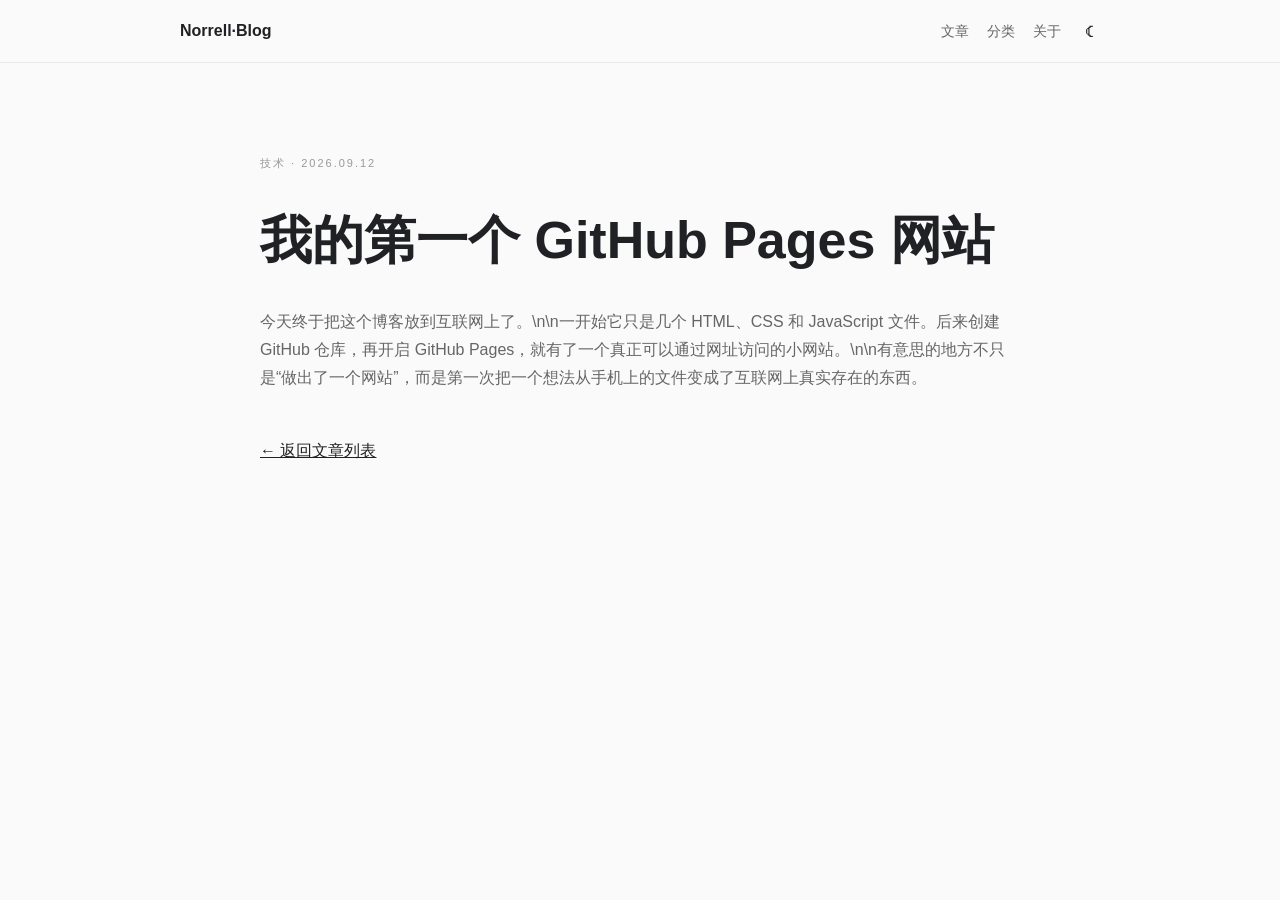
==== posts/github-pages.html @ f8b3459b "Rename github-pages.html to posts/github-pages.html" ====
<!doctype html><html lang="zh-CN"><head><meta charset="utf-8"><meta name="viewport" content="width=device-width,initial-scale=1"><title>我的第一个 GitHub Pages 网站 · Norrell's Blog</title><link rel="stylesheet" href="../style.css"></head><body><header><div class="wrap nav"><a class="logo" href="../index.html">Norrell·Blog</a><nav><a href="../index.html#posts">文章</a><a href="../index.html#categories">分类</a><a href="../index.html#about">关于</a><button id="themeBtn">☾</button></nav></div></header><main class="wrap" style="max-width:760px;padding:80px 0"><p class="eyebrow">技术 · 2026.09.12</p><h1 style="font-size:clamp(34px,6vw,52px);line-height:1.25">我的第一个 GitHub Pages 网站</h1><p style='color:#666;font-size:16px;margin:0 0 22px'>今天终于把这个博客放到互联网上了。\n\n一开始它只是几个 HTML、CSS 和 JavaScript 文件。后来创建 GitHub 仓库，再开启 GitHub Pages，就有了一个真正可以通过网址访问的小网站。\n\n有意思的地方不只是“做出了一个网站”，而是第一次把一个想法从手机上的文件变成了互联网上真实存在的东西。</p><p style="margin-top:45px"><a href="../index.html#posts">← 返回文章列表</a></p></main><script src="../script.js"></script></body></html>
---- style.css ----
*{box-sizing:border-box}html{scroll-behavior:smooth}body{margin:0;background:#fafafa;color:#202124;font-family:-apple-system,BlinkMacSystemFont,"Segoe UI","Noto Sans SC",sans-serif;line-height:1.75}a{color:inherit}.wrap{width:min(920px,calc(100% - 32px));margin:auto}header{position:sticky;top:0;z-index:5;background:#fafafae8;backdrop-filter:blur(12px);border-bottom:1px solid #e8e8e8}.nav{height:62px;display:flex;align-items:center;justify-content:space-between}.logo{text-decoration:none;font-weight:700}nav{display:flex;gap:18px;align-items:center}nav a{text-decoration:none;color:#666;font-size:14px}button{border:0;background:none;font-size:18px;cursor:pointer;color:inherit}.hero{padding:100px 0 85px}.eyebrow{font-size:11px;letter-spacing:2px;color:#999}.hero h1{font-size:clamp(36px,6vw,58px);line-height:1.2;max-width:760px;margin:10px 0 20px}.hero p{color:#777;max-width:580px}.primary{display:inline-block;margin-top:15px;padding:9px 17px;border:1px solid #222;border-radius:999px;text-decoration:none;font-size:14px}.section{padding:60px 0}.section h2{font-size:30px;margin:0 0 24px}.grid{display:grid;grid-template-columns:repeat(3,1fr);gap:18px}.grid article{background:white;border:1px solid #e7e7e7;border-radius:16px;padding:23px;min-height:245px;display:flex;flex-direction:column}.grid h3{font-size:20px;line-height:1.4;margin:8px 0}.grid h3 a{text-decoration:none}.grid article p{color:#777;font-size:14px}.grid article>a{margin-top:auto;text-decoration:none;font-size:13px;color:#666}.grid small{color:#999}.tags{display:flex;gap:9px;flex-wrap:wrap}.tags span{background:white;border:1px solid #ddd;border-radius:999px;padding:6px 13px;color:#666;font-size:13px}.about{border-top:1px solid #e7e7e7;display:grid;grid-template-columns:1fr 2fr;gap:40px}.about p{color:#666;margin:0}footer{border-top:1px solid #e7e7e7;padding:28px 0 45px;color:#999;font-size:12px}body.dark{background:#121212;color:#eee}body.dark header{background:#121212e8;border-color:#292929}body.dark nav a,body.dark .hero p,body.dark .grid article p,body.dark .grid article>a,body.dark .about p{color:#aaa}body.dark .grid article,body.dark .tags span{background:#1b1b1b;border-color:#303030}body.dark .tags span{color:#bbb}body.dark .about,body.dark footer{border-color:#292929}body.dark .primary{border-color:#eee}@media(max-width:720px){nav a{display:none}.hero{padding:70px 0 55px}.grid{grid-template-columns:1fr}.about{grid-template-columns:1fr;gap:5px}}
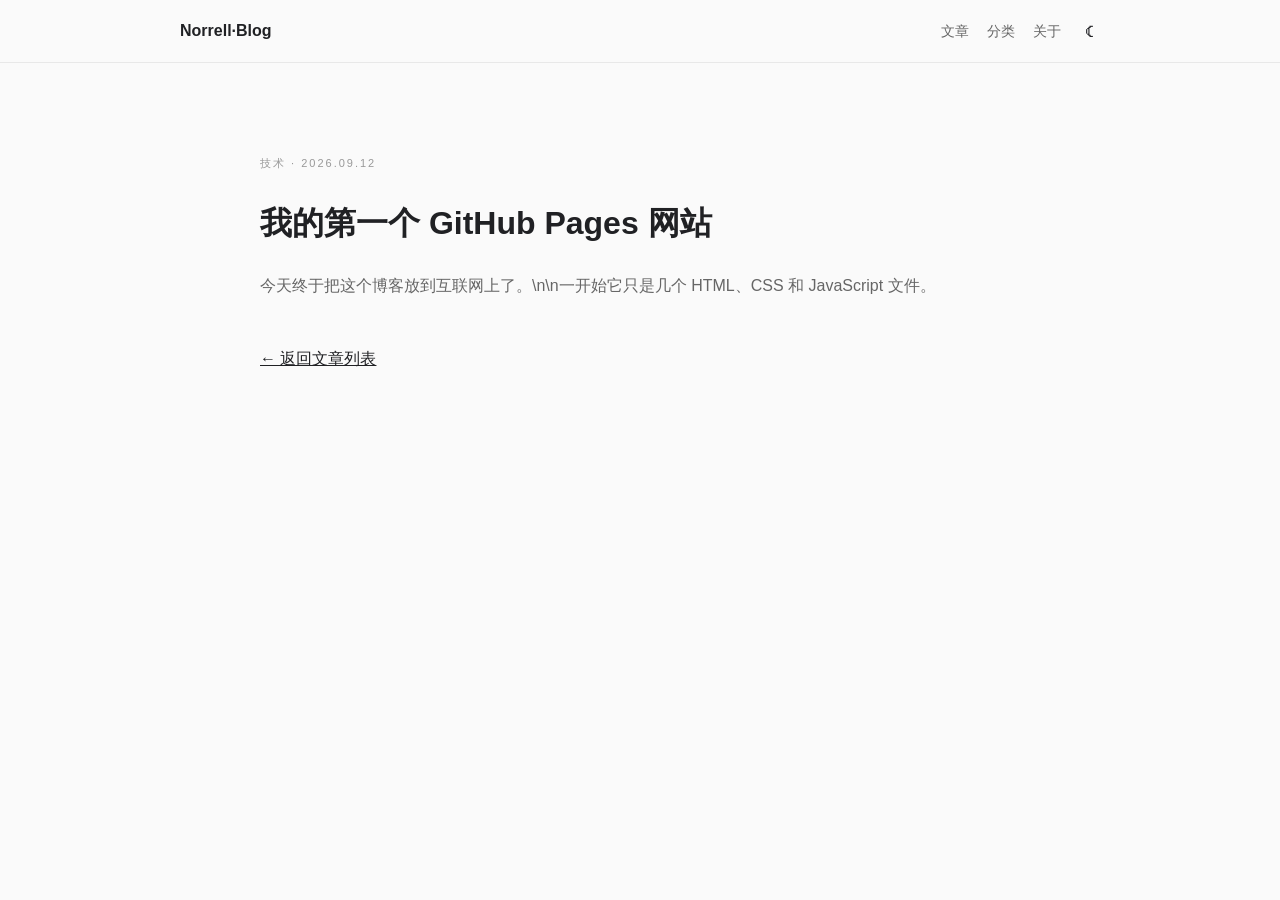
==== commit 4e439c6c: "Add files via upload" ====
--- a/posts/github-pages.html
+++ b/posts/github-pages.html
@@ -1 +1 @@
-<!doctype html><html lang="zh-CN"><head><meta charset="utf-8"><meta name="viewport" content="width=device-width,initial-scale=1"><title>我的第一个 GitHub Pages 网站 · Norrell's Blog</title><link rel="stylesheet" href="../style.css"></head><body><header><div class="wrap nav"><a class="logo" href="../index.html">Norrell·Blog</a><nav><a href="../index.html#posts">文章</a><a href="../index.html#categories">分类</a><a href="../index.html#about">关于</a><button id="themeBtn">☾</button></nav></div></header><main class="wrap" style="max-width:760px;padding:80px 0"><p class="eyebrow">技术 · 2026.09.12</p><h1 style="font-size:clamp(34px,6vw,52px);line-height:1.25">我的第一个 GitHub Pages 网站</h1><p style='color:#666;font-size:16px;margin:0 0 22px'>今天终于把这个博客放到互联网上了。\n\n一开始它只是几个 HTML、CSS 和 JavaScript 文件。后来创建 GitHub 仓库，再开启 GitHub Pages，就有了一个真正可以通过网址访问的小网站。\n\n有意思的地方不只是“做出了一个网站”，而是第一次把一个想法从手机上的文件变成了互联网上真实存在的东西。</p><p style="margin-top:45px"><a href="../index.html#posts">← 返回文章列表</a></p></main><script src="../script.js"></script></body></html>
+<!doctype html><html lang="zh-CN"><head><meta charset="utf-8"><meta name="viewport" content="width=device-width,initial-scale=1"><title>我的第一个 GitHub Pages 网站 · Norrell's Blog</title><link rel="stylesheet" href="../style.css"></head><body><header><div class="wrap nav"><a class="logo" href="../index.html">Norrell·Blog</a><nav><a href="../index.html#posts">文章</a><a href="../index.html#categories">分类</a><a href="../index.html#about">关于</a><button id="themeBtn">☾</button></nav></div></header><main class="wrap" style="max-width:760px;padding:80px 0"><p class="eyebrow">技术 · 2026.09.12</p><h1>我的第一个 GitHub Pages 网站</h1><p style='color:#666;font-size:16px;margin:0 0 22px'>今天终于把这个博客放到互联网上了。\n\n一开始它只是几个 HTML、CSS 和 JavaScript 文件。</p><p style="margin-top:45px"><a href="../index.html#posts">← 返回文章列表</a></p></main><script src="../script.js"></script></body></html>
--- a/style.css
+++ b/style.css
@@ -1 +1 @@
-*{box-sizing:border-box}html{scroll-behavior:smooth}body{margin:0;background:#fafafa;color:#202124;font-family:-apple-system,BlinkMacSystemFont,"Segoe UI","Noto Sans SC",sans-serif;line-height:1.75}a{color:inherit}.wrap{width:min(920px,calc(100% - 32px));margin:auto}header{position:sticky;top:0;z-index:5;background:#fafafae8;backdrop-filter:blur(12px);border-bottom:1px solid #e8e8e8}.nav{height:62px;display:flex;align-items:center;justify-content:space-between}.logo{text-decoration:none;font-weight:700}nav{display:flex;gap:18px;align-items:center}nav a{text-decoration:none;color:#666;font-size:14px}button{border:0;background:none;font-size:18px;cursor:pointer;color:inherit}.hero{padding:100px 0 85px}.eyebrow{font-size:11px;letter-spacing:2px;color:#999}.hero h1{font-size:clamp(36px,6vw,58px);line-height:1.2;max-width:760px;margin:10px 0 20px}.hero p{color:#777;max-width:580px}.primary{display:inline-block;margin-top:15px;padding:9px 17px;border:1px solid #222;border-radius:999px;text-decoration:none;font-size:14px}.section{padding:60px 0}.section h2{font-size:30px;margin:0 0 24px}.grid{display:grid;grid-template-columns:repeat(3,1fr);gap:18px}.grid article{background:white;border:1px solid #e7e7e7;border-radius:16px;padding:23px;min-height:245px;display:flex;flex-direction:column}.grid h3{font-size:20px;line-height:1.4;margin:8px 0}.grid h3 a{text-decoration:none}.grid article p{color:#777;font-size:14px}.grid article>a{margin-top:auto;text-decoration:none;font-size:13px;color:#666}.grid small{color:#999}.tags{display:flex;gap:9px;flex-wrap:wrap}.tags span{background:white;border:1px solid #ddd;border-radius:999px;padding:6px 13px;color:#666;font-size:13px}.about{border-top:1px solid #e7e7e7;display:grid;grid-template-columns:1fr 2fr;gap:40px}.about p{color:#666;margin:0}footer{border-top:1px solid #e7e7e7;padding:28px 0 45px;color:#999;font-size:12px}body.dark{background:#121212;color:#eee}body.dark header{background:#121212e8;border-color:#292929}body.dark nav a,body.dark .hero p,body.dark .grid article p,body.dark .grid article>a,body.dark .about p{color:#aaa}body.dark .grid article,body.dark .tags span{background:#1b1b1b;border-color:#303030}body.dark .tags span{color:#bbb}body.dark .about,body.dark footer{border-color:#292929}body.dark .primary{border-color:#eee}@media(max-width:720px){nav a{display:none}.hero{padding:70px 0 55px}.grid{grid-template-columns:1fr}.about{grid-template-columns:1fr;gap:5px}}
+*{box-sizing:border-box}html{scroll-behavior:smooth}body{margin:0;background:#fafafa;color:#202124;font-family:-apple-system,BlinkMacSystemFont,"Segoe UI","Noto Sans SC",sans-serif;line-height:1.75}a{color:inherit}.wrap{width:min(920px,calc(100% - 32px));margin:auto}header{position:sticky;top:0;z-index:5;background:#fafafae8;backdrop-filter:blur(12px);border-bottom:1px solid #e8e8e8}.nav{height:62px;display:flex;align-items:center;justify-content:space-between}.logo{text-decoration:none;font-weight:700}nav{display:flex;gap:18px;align-items:center}nav a{text-decoration:none;color:#666;font-size:14px}button{border:0;background:none;font-size:18px;cursor:pointer;color:inherit}.hero{padding:100px 0 85px}.eyebrow{font-size:11px;letter-spacing:2px;color:#999}.hero h1{font-size:clamp(36px,6vw,58px);line-height:1.2;max-width:760px;margin:10px 0 20px}.hero p{color:#777}.primary{display:inline-block;margin-top:15px;padding:9px 17px;border:1px solid #222;border-radius:999px;text-decoration:none;font-size:14px}.section{padding:60px 0}.section h2{font-size:30px;margin:0 0 24px}.grid{display:grid;grid-template-columns:repeat(3,1fr);gap:18px}.grid article{background:white;border:1px solid #e7e7e7;border-radius:16px;padding:23px;min-height:245px;display:flex;flex-direction:column}.grid h3{font-size:20px;line-height:1.4;margin:8px 0}.grid h3 a{text-decoration:none}.grid article p{color:#777;font-size:14px}.grid article>a{margin-top:auto;text-decoration:none;font-size:13px;color:#666}.grid small{color:#999}.tags{display:flex;gap:9px;flex-wrap:wrap}.tags span{background:white;border:1px solid #ddd;border-radius:999px;padding:6px 13px;color:#666;font-size:13px}.about{border-top:1px solid #e7e7e7;display:grid;grid-template-columns:1fr 2fr;gap:40px}.about p{color:#666;margin:0}footer{border-top:1px solid #e7e7e7;padding:28px 0 45px;color:#999;font-size:12px}body.dark{background:#121212;color:#eee}body.dark header{background:#121212e8;border-color:#292929}body.dark nav a,body.dark .hero p,body.dark .grid article p,body.dark .grid article>a,body.dark .about p{color:#aaa}body.dark .grid article,body.dark .tags span{background:#1b1b1b;border-color:#303030}@media(max-width:720px){nav a{display:none}.hero{padding:70px 0 55px}.grid{grid-template-columns:1fr}.about{grid-template-columns:1fr;gap:5px}}
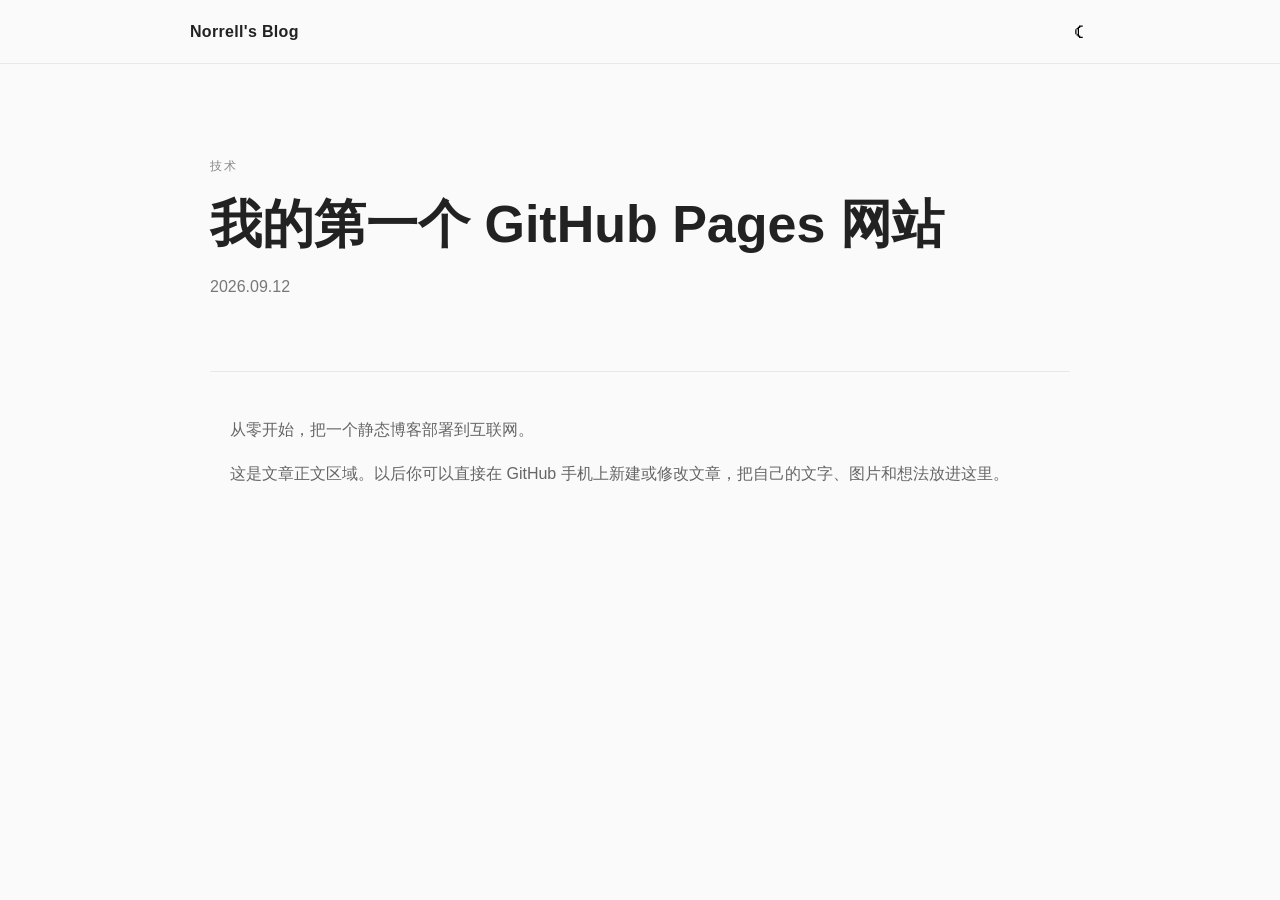
==== commit f7791fc9: "Add files via upload" ====
--- a/posts/github-pages.html
+++ b/posts/github-pages.html
@@ -1 +1 @@
-<!doctype html><html lang="zh-CN"><head><meta charset="utf-8"><meta name="viewport" content="width=device-width,initial-scale=1"><title>我的第一个 GitHub Pages 网站 · Norrell's Blog</title><link rel="stylesheet" href="../style.css"></head><body><header><div class="wrap nav"><a class="logo" href="../index.html">Norrell·Blog</a><nav><a href="../index.html#posts">文章</a><a href="../index.html#categories">分类</a><a href="../index.html#about">关于</a><button id="themeBtn">☾</button></nav></div></header><main class="wrap" style="max-width:760px;padding:80px 0"><p class="eyebrow">技术 · 2026.09.12</p><h1>我的第一个 GitHub Pages 网站</h1><p style='color:#666;font-size:16px;margin:0 0 22px'>今天终于把这个博客放到互联网上了。\n\n一开始它只是几个 HTML、CSS 和 JavaScript 文件。</p><p style="margin-top:45px"><a href="../index.html#posts">← 返回文章列表</a></p></main><script src="../script.js"></script></body></html>+<!doctype html><html lang="zh-CN"><head><meta charset="utf-8"><meta name="viewport" content="width=device-width,initial-scale=1"><title>我的第一个 GitHub Pages 网站 · Norrell's Blog</title><link rel="stylesheet" href="../style.css"></head><body><header class="top"><a class="logo" href="../index.html">Norrell's Blog</a><button id="theme">☾</button></header><main><article class="hero"><p class="eyebrow">技术</p><h1>我的第一个 GitHub Pages 网站</h1><p class="muted">2026.09.12</p><div class="about"><p>从零开始，把一个静态博客部署到互联网。</p><p>这是文章正文区域。以后你可以直接在 GitHub 手机上新建或修改文章，把自己的文字、图片和想法放进这里。</p></div></article></main><script src="../script.js"></script></body></html>
--- a/style.css
+++ b/style.css
@@ -1 +1 @@
-*{box-sizing:border-box}html{scroll-behavior:smooth}body{margin:0;background:#fafafa;color:#202124;font-family:-apple-system,BlinkMacSystemFont,"Segoe UI","Noto Sans SC",sans-serif;line-height:1.75}a{color:inherit}.wrap{width:min(920px,calc(100% - 32px));margin:auto}header{position:sticky;top:0;z-index:5;background:#fafafae8;backdrop-filter:blur(12px);border-bottom:1px solid #e8e8e8}.nav{height:62px;display:flex;align-items:center;justify-content:space-between}.logo{text-decoration:none;font-weight:700}nav{display:flex;gap:18px;align-items:center}nav a{text-decoration:none;color:#666;font-size:14px}button{border:0;background:none;font-size:18px;cursor:pointer;color:inherit}.hero{padding:100px 0 85px}.eyebrow{font-size:11px;letter-spacing:2px;color:#999}.hero h1{font-size:clamp(36px,6vw,58px);line-height:1.2;max-width:760px;margin:10px 0 20px}.hero p{color:#777}.primary{display:inline-block;margin-top:15px;padding:9px 17px;border:1px solid #222;border-radius:999px;text-decoration:none;font-size:14px}.section{padding:60px 0}.section h2{font-size:30px;margin:0 0 24px}.grid{display:grid;grid-template-columns:repeat(3,1fr);gap:18px}.grid article{background:white;border:1px solid #e7e7e7;border-radius:16px;padding:23px;min-height:245px;display:flex;flex-direction:column}.grid h3{font-size:20px;line-height:1.4;margin:8px 0}.grid h3 a{text-decoration:none}.grid article p{color:#777;font-size:14px}.grid article>a{margin-top:auto;text-decoration:none;font-size:13px;color:#666}.grid small{color:#999}.tags{display:flex;gap:9px;flex-wrap:wrap}.tags span{background:white;border:1px solid #ddd;border-radius:999px;padding:6px 13px;color:#666;font-size:13px}.about{border-top:1px solid #e7e7e7;display:grid;grid-template-columns:1fr 2fr;gap:40px}.about p{color:#666;margin:0}footer{border-top:1px solid #e7e7e7;padding:28px 0 45px;color:#999;font-size:12px}body.dark{background:#121212;color:#eee}body.dark header{background:#121212e8;border-color:#292929}body.dark nav a,body.dark .hero p,body.dark .grid article p,body.dark .grid article>a,body.dark .about p{color:#aaa}body.dark .grid article,body.dark .tags span{background:#1b1b1b;border-color:#303030}@media(max-width:720px){nav a{display:none}.hero{padding:70px 0 55px}.grid{grid-template-columns:1fr}.about{grid-template-columns:1fr;gap:5px}}+*{box-sizing:border-box}body{margin:0;font-family:-apple-system,BlinkMacSystemFont,"Noto Sans SC","Microsoft YaHei",sans-serif;background:#fafafa;color:#222;line-height:1.75}a{color:inherit;text-decoration:none}.top{height:64px;border-bottom:1px solid #e8e8e8;display:flex;align-items:center;justify-content:space-between;padding:0 max(20px,calc((100% - 900px)/2));position:sticky;top:0;background:rgba(250,250,250,.92);backdrop-filter:blur(10px);z-index:2}.logo{font-weight:700;letter-spacing:.02em}.top button{border:0;background:none;font-size:20px;cursor:pointer}.hero,main>section{max-width:900px;margin:auto}.hero{padding:80px 20px 55px}.eyebrow{font-size:12px;letter-spacing:.18em;color:#888}.hero h1{font-size:clamp(30px,6vw,52px);line-height:1.25;max-width:760px;margin:15px 0}.muted{color:#777}.section-title{padding:0 20px 18px;display:flex;align-items:end;justify-content:space-between}.section-title h2,.about h2{margin:0}.grid{display:grid;grid-template-columns:repeat(3,1fr);gap:16px;padding:0 20px}.card{display:block;background:white;border:1px solid #e8e8e8;border-radius:14px;padding:22px;transition:.2s}.card:hover{transform:translateY(-3px);box-shadow:0 8px 25px #0000000b}.tag{font-size:12px;color:#777}.card h3{margin:10px 0 8px;line-height:1.4}.date{font-size:12px;color:#999}.excerpt{font-size:14px;color:#666}.about{margin-top:70px;padding:28px 20px;border-top:1px solid #e8e8e8}.about p{color:#666}footer{text-align:center;padding:40px;color:#999;font-size:12px}@media(max-width:700px){.hero{padding-top:55px}.grid{grid-template-columns:1fr}.card{padding:19px}.top{padding:0 18px}}body.dark{background:#151515;color:#eee}body.dark .top{background:rgba(21,21,21,.92);border-color:#303030}body.dark .card{background:#202020;border-color:#333}body.dark .about{border-color:#333}body.dark .muted,body.dark .excerpt{color:#aaa}body.dark .tag,body.dark .date{color:#888}
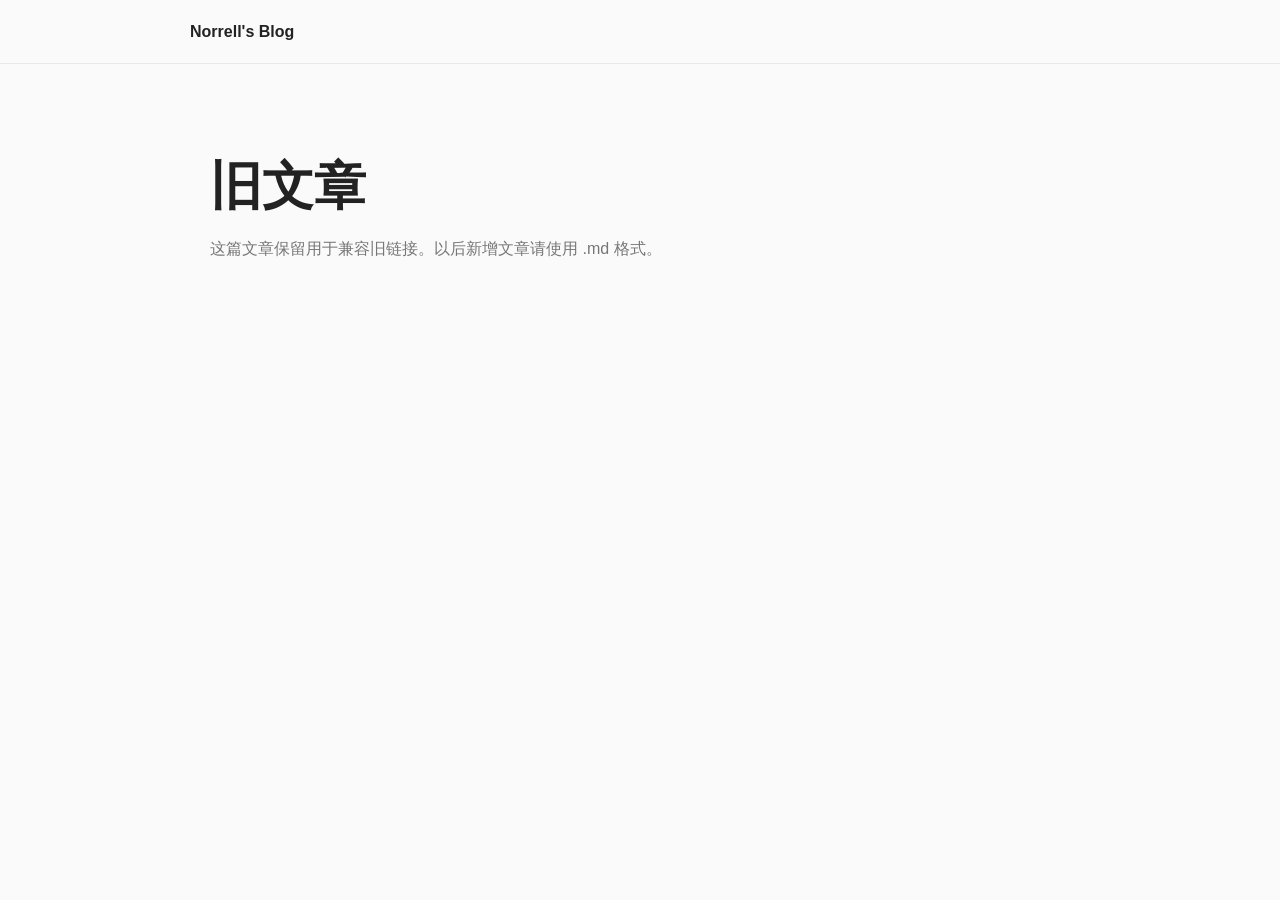
==== commit 197d2fe1: "Add files via upload" ====
--- a/posts/github-pages.html
+++ b/posts/github-pages.html
@@ -1 +1 @@
-<!doctype html><html lang="zh-CN"><head><meta charset="utf-8"><meta name="viewport" content="width=device-width,initial-scale=1"><title>我的第一个 GitHub Pages 网站 · Norrell's Blog</title><link rel="stylesheet" href="../style.css"></head><body><header class="top"><a class="logo" href="../index.html">Norrell's Blog</a><button id="theme">☾</button></header><main><article class="hero"><p class="eyebrow">技术</p><h1>我的第一个 GitHub Pages 网站</h1><p class="muted">2026.09.12</p><div class="about"><p>从零开始，把一个静态博客部署到互联网。</p><p>这是文章正文区域。以后你可以直接在 GitHub 手机上新建或修改文章，把自己的文字、图片和想法放进这里。</p></div></article></main><script src="../script.js"></script></body></html>+<!doctype html><html lang="zh-CN"><head><meta charset="utf-8"><meta name="viewport" content="width=device-width,initial-scale=1"><title>Norrell's Blog</title><link rel="stylesheet" href="../style.css"></head><body><header class="top"><a class="logo" href="../index.html">Norrell's Blog</a></header><main><article class="hero"><h1>旧文章</h1><p class="muted">这篇文章保留用于兼容旧链接。以后新增文章请使用 .md 格式。</p></article></main></body></html>
--- a/style.css
+++ b/style.css
@@ -1 +1 @@
-*{box-sizing:border-box}body{margin:0;font-family:-apple-system,BlinkMacSystemFont,"Noto Sans SC","Microsoft YaHei",sans-serif;background:#fafafa;color:#222;line-height:1.75}a{color:inherit;text-decoration:none}.top{height:64px;border-bottom:1px solid #e8e8e8;display:flex;align-items:center;justify-content:space-between;padding:0 max(20px,calc((100% - 900px)/2));position:sticky;top:0;background:rgba(250,250,250,.92);backdrop-filter:blur(10px);z-index:2}.logo{font-weight:700;letter-spacing:.02em}.top button{border:0;background:none;font-size:20px;cursor:pointer}.hero,main>section{max-width:900px;margin:auto}.hero{padding:80px 20px 55px}.eyebrow{font-size:12px;letter-spacing:.18em;color:#888}.hero h1{font-size:clamp(30px,6vw,52px);line-height:1.25;max-width:760px;margin:15px 0}.muted{color:#777}.section-title{padding:0 20px 18px;display:flex;align-items:end;justify-content:space-between}.section-title h2,.about h2{margin:0}.grid{display:grid;grid-template-columns:repeat(3,1fr);gap:16px;padding:0 20px}.card{display:block;background:white;border:1px solid #e8e8e8;border-radius:14px;padding:22px;transition:.2s}.card:hover{transform:translateY(-3px);box-shadow:0 8px 25px #0000000b}.tag{font-size:12px;color:#777}.card h3{margin:10px 0 8px;line-height:1.4}.date{font-size:12px;color:#999}.excerpt{font-size:14px;color:#666}.about{margin-top:70px;padding:28px 20px;border-top:1px solid #e8e8e8}.about p{color:#666}footer{text-align:center;padding:40px;color:#999;font-size:12px}@media(max-width:700px){.hero{padding-top:55px}.grid{grid-template-columns:1fr}.card{padding:19px}.top{padding:0 18px}}body.dark{background:#151515;color:#eee}body.dark .top{background:rgba(21,21,21,.92);border-color:#303030}body.dark .card{background:#202020;border-color:#333}body.dark .about{border-color:#333}body.dark .muted,body.dark .excerpt{color:#aaa}body.dark .tag,body.dark .date{color:#888}
+*{box-sizing:border-box}body{margin:0;font-family:-apple-system,BlinkMacSystemFont,"Noto Sans SC","Microsoft YaHei",sans-serif;background:#fafafa;color:#222;line-height:1.75}a{color:inherit;text-decoration:none}.top{height:64px;border-bottom:1px solid #e8e8e8;display:flex;align-items:center;justify-content:space-between;padding:0 max(20px,calc((100% - 900px)/2));position:sticky;top:0;background:rgba(250,250,250,.92);backdrop-filter:blur(10px);z-index:2}.logo{font-weight:700}.top button{border:0;background:none;font-size:20px;cursor:pointer}.hero,main>section{max-width:900px;margin:auto}.hero{padding:75px 20px 50px}.eyebrow{font-size:12px;letter-spacing:.18em;color:#888}.hero h1{font-size:clamp(30px,6vw,52px);line-height:1.25;max-width:760px;margin:15px 0}.muted{color:#777}.section-title{padding:0 20px 18px;display:flex;align-items:end;justify-content:space-between}.section-title h2,.about h2{margin:0}.grid{display:grid;grid-template-columns:repeat(3,1fr);gap:16px;padding:0 20px}.card{display:block;background:white;border:1px solid #e8e8e8;border-radius:14px;padding:22px;transition:.2s}.card:hover{transform:translateY(-3px)}.tag{font-size:12px;color:#777}.card h3{margin:10px 0 8px;line-height:1.4}.date{font-size:12px;color:#999}.excerpt{font-size:14px;color:#666}.about{margin-top:70px;padding:28px 20px;border-top:1px solid #e8e8e8}footer{text-align:center;padding:40px;color:#999;font-size:12px}@media(max-width:700px){.hero{padding-top:55px}.grid{grid-template-columns:1fr}}body.dark{background:#151515;color:#eee}body.dark .top{background:rgba(21,21,21,.92);border-color:#303030}body.dark .card{background:#202020;border-color:#333}body.dark .about{border-color:#333}body.dark .muted,body.dark .excerpt{color:#aaa}
